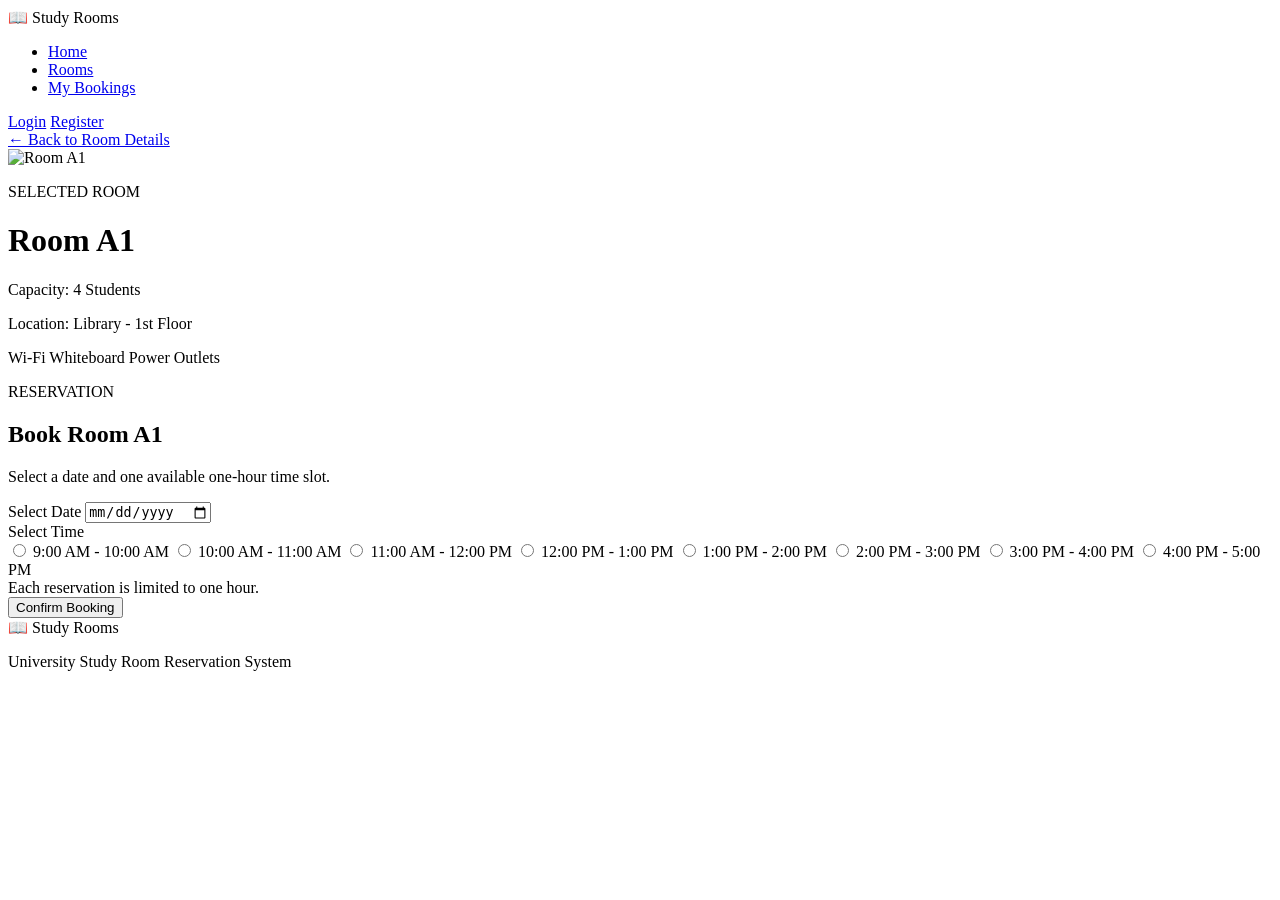
==== book-room.html @ 634ce246 "Add frontend HTML pages" ====
<!DOCTYPE html>
<html lang="en">

<head>
    <meta charset="UTF-8">
    <meta name="viewport" content="width=device-width, initial-scale=1.0">

    <title>Book Room - Study Rooms</title>

    <link rel="stylesheet" href="css/style.css">
</head>

<body>

    <!-- Navigation Bar -->
    <header>
        <nav class="navbar">

            <div class="logo">
                <span class="logo-icon">📖</span>
                <span>Study Rooms</span>
            </div>

            <ul class="nav-links">
                <li><a href="index.html">Home</a></li>
                <li><a href="rooms.html" class="active">Rooms</a></li>
                <li><a href="my-bookings.html">My Bookings</a></li>
            </ul>

            <div class="nav-buttons">
                <a href="login.html" class="login-btn">Login</a>
                <a href="register.html" class="register-btn">Register</a>
            </div>

        </nav>
    </header>


    <!-- Booking Page -->
    <main class="booking-page">

        <a href="room-details.html" class="back-link">
            ← Back to Room Details
        </a>


        <div class="booking-container">

            <!-- Room Summary -->
            <div class="booking-room-card">

                <img
                    src="images/room-a1.jpg"
                    alt="Room A1">

                <div class="booking-room-info">

                    <p class="small-title">
                        SELECTED ROOM
                    </p>

                    <h1>Room A1</h1>

                    <p>
                        Capacity: 4 Students
                    </p>

                    <p>
                        Location: Library - 1st Floor
                    </p>

                    <div class="booking-facilities">

                        <span>Wi-Fi</span>

                        <span>Whiteboard</span>

                        <span>Power Outlets</span>

                    </div>

                </div>

            </div>


            <!-- Booking Form -->
            <div class="booking-form-card">

                <p class="small-title">
                    RESERVATION
                </p>

                <h2>Book Room A1</h2>

                <p class="booking-description">
                    Select a date and one available
                    one-hour time slot.
                </p>


                <form>

                    <!-- Date -->
                    <div class="booking-form-group">

                        <label for="booking-date">
                            Select Date
                        </label>

                        <input
                            type="date"
                            id="booking-date"
                            name="booking-date"
                            required>

                    </div>


                    <!-- Time Slots -->
                    <div class="booking-form-group">

                        <label>
                            Select Time
                        </label>

                        <div class="time-slots">

                            <label class="time-slot">
                                <input
                                    type="radio"
                                    name="time"
                                    value="9-10">

                                <span>
                                    9:00 AM - 10:00 AM
                                </span>
                            </label>


                            <label class="time-slot">
                                <input
                                    type="radio"
                                    name="time"
                                    value="10-11">

                                <span>
                                    10:00 AM - 11:00 AM
                                </span>
                            </label>


                            <label class="time-slot">
                                <input
                                    type="radio"
                                    name="time"
                                    value="11-12">

                                <span>
                                    11:00 AM - 12:00 PM
                                </span>
                            </label>


                            <label class="time-slot">
                                <input
                                    type="radio"
                                    name="time"
                                    value="12-1">

                                <span>
                                    12:00 PM - 1:00 PM
                                </span>
                            </label>


                            <label class="time-slot">
                                <input
                                    type="radio"
                                    name="time"
                                    value="1-2">

                                <span>
                                    1:00 PM - 2:00 PM
                                </span>
                            </label>


                            <label class="time-slot">
                                <input
                                    type="radio"
                                    name="time"
                                    value="2-3">

                                <span>
                                    2:00 PM - 3:00 PM
                                </span>
                            </label>


                            <label class="time-slot">
                                <input
                                    type="radio"
                                    name="time"
                                    value="3-4">

                                <span>
                                    3:00 PM - 4:00 PM
                                </span>
                            </label>


                            <label class="time-slot">
                                <input
                                    type="radio"
                                    name="time"
                                    value="4-5">

                                <span>
                                    4:00 PM - 5:00 PM
                                </span>
                            </label>

                        </div>

                    </div>


                    <div class="booking-note">

                        Each reservation is limited to
                        one hour.

                    </div>


                    <button
                        type="submit"
                        class="confirm-booking-button">

                        Confirm Booking

                    </button>

                </form>

            </div>

        </div>

    </main>


    <!-- Footer -->
    <footer>

        <div class="footer-content">

            <div class="logo footer-logo">
                <span>📖</span>
                <span>Study Rooms</span>
            </div>

            <p>
                University Study Room Reservation System
            </p>

        </div>

    </footer>

</body>

</html>
---- css/style.css ----
/* Main stylesheet */
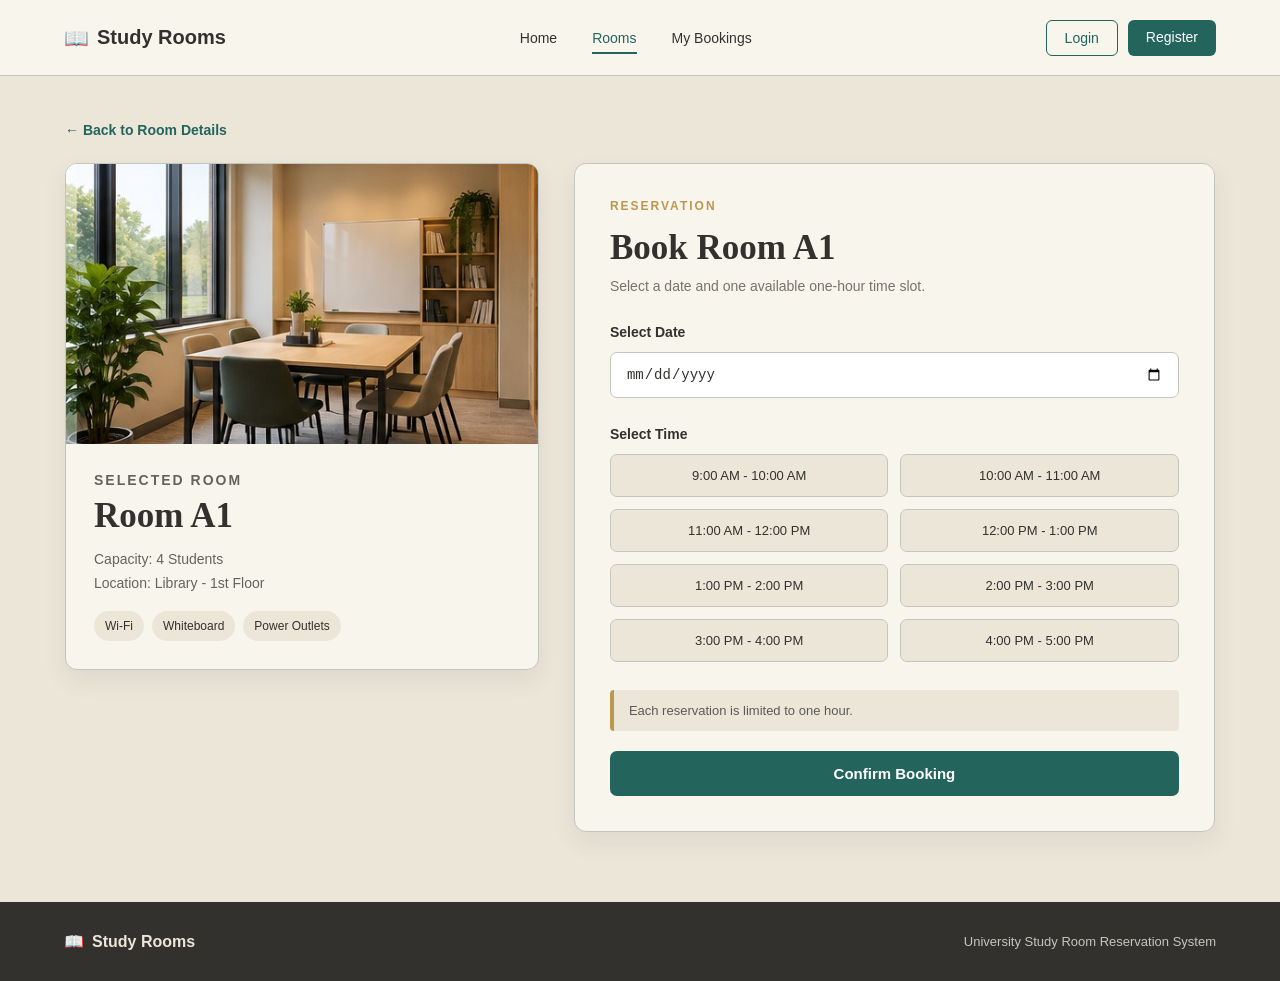
==== commit e67bc217: "Update book-room.html" ====
--- a/book-room.html
+++ b/book-room.html
@@ -11,6 +11,8 @@
 </head>
 
 <body>
+    <script src="js/booking.js"></script>
+
 
     <!-- Navigation Bar -->
     <header>
@@ -271,4 +273,4 @@
 
 </body>
 
-</html>+</html>
--- a/css/style.css
+++ b/css/style.css
@@ -1 +1,2414 @@
-/* Main stylesheet */
+/* ==============================
+   General
+============================== */
+
+* {
+    margin: 0;
+    padding: 0;
+    box-sizing: border-box;
+}
+
+
+body {
+    font-family: Arial, Helvetica, sans-serif;
+
+    background-color: #ECE6D9;
+
+    color: #33312E;
+}
+
+
+a {
+    text-decoration: none;
+    color: inherit;
+}
+
+
+
+/* ==============================
+   Navigation Bar
+============================== */
+
+header {
+    background-color: #F8F5ED;
+
+    border-bottom: 1px solid #C3C6BF;
+}
+
+
+.navbar {
+    width: 90%;
+    max-width: 1200px;
+
+    margin: auto;
+
+    min-height: 75px;
+
+    display: flex;
+    align-items: center;
+    justify-content: space-between;
+}
+
+
+
+/* Logo */
+
+.logo {
+    display: flex;
+    align-items: center;
+
+    gap: 8px;
+
+    font-size: 20px;
+    font-weight: bold;
+}
+
+
+.logo-icon {
+    color: #BC984E;
+}
+
+
+
+/* Navigation Links */
+
+.nav-links {
+    list-style: none;
+
+    display: flex;
+
+    gap: 35px;
+}
+
+
+.nav-links a {
+    color: #33312E;
+
+    font-size: 14px;
+
+    padding-bottom: 6px;
+}
+
+
+.nav-links a:hover,
+.nav-links .active {
+
+    color: #23645C;
+
+    border-bottom: 2px solid #23645C;
+}
+
+
+
+/* Navigation Buttons */
+
+.nav-buttons {
+    display: flex;
+
+    gap: 10px;
+}
+
+
+.login-btn,
+.register-btn {
+
+    padding: 9px 18px;
+
+    border-radius: 6px;
+
+    font-size: 14px;
+}
+
+
+.login-btn {
+
+    border: 1px solid #23645C;
+
+    color: #23645C;
+
+    background-color: transparent;
+}
+
+
+.login-btn:hover {
+
+    background-color: #23645C;
+
+    color: white;
+}
+
+
+.register-btn {
+
+    background-color: #23645C;
+
+    color: white;
+}
+
+
+.register-btn:hover {
+
+    background-color: #194C46;
+}
+
+
+
+/* ==============================
+   Hero Section
+============================== */
+
+.hero {
+
+    min-height: 500px;
+
+    display: flex;
+
+    align-items: center;
+
+
+    background-image:
+
+        linear-gradient(
+            90deg,
+            rgba(236, 230, 217, 0.98) 0%,
+            rgba(236, 230, 217, 0.92) 35%,
+            rgba(236, 230, 217, 0.50) 60%,
+            rgba(236, 230, 217, 0.10) 100%
+        ),
+
+        url("../images/study-room-hero.jpg");
+
+
+    background-size: cover;
+
+    background-position: center;
+
+    background-repeat: no-repeat;
+}
+
+
+.hero-content {
+
+    width: 90%;
+
+    max-width: 1200px;
+
+    margin: auto;
+}
+
+
+.small-title {
+
+    color: #BC984E;
+
+    font-size: 12px;
+
+    letter-spacing: 2px;
+
+    font-weight: bold;
+
+    margin-bottom: 15px;
+}
+
+
+.hero h1 {
+
+    font-family: Georgia, "Times New Roman", serif;
+
+    font-size: 55px;
+
+    line-height: 1.1;
+
+    margin-bottom: 20px;
+
+    color: #33312E;
+}
+
+
+.hero-description {
+
+    max-width: 470px;
+
+    line-height: 1.7;
+
+    color: #5C5A55;
+
+    margin-bottom: 30px;
+
+    font-size: 16px;
+}
+
+
+.book-btn {
+
+    display: inline-block;
+
+    background-color: #BC984E;
+
+    color: white;
+
+    padding: 13px 25px;
+
+    border-radius: 7px;
+
+    font-weight: bold;
+
+    transition: 0.3s;
+}
+
+
+.book-btn:hover {
+
+    background-color: #A9843E;
+}
+
+
+
+/* ==============================
+   Features
+============================== */
+
+.features {
+
+    width: 90%;
+
+    max-width: 1200px;
+
+    margin: auto;
+
+    background-color: #F8F5ED;
+
+
+    display: grid;
+
+    grid-template-columns: repeat(3, 1fr);
+
+
+    border: 1px solid #C3C6BF;
+
+    border-top: none;
+}
+
+
+.feature {
+
+    display: flex;
+
+    align-items: center;
+
+    gap: 15px;
+
+    padding: 30px;
+
+    border-right: 1px solid #C3C6BF;
+}
+
+
+.feature:last-child {
+
+    border-right: none;
+}
+
+
+.feature-icon {
+
+    width: 45px;
+
+    height: 45px;
+
+    min-width: 45px;
+
+
+    border-radius: 50%;
+
+
+    background-color: #E1E7DE;
+
+
+    display: flex;
+
+    align-items: center;
+
+    justify-content: center;
+
+
+    font-size: 20px;
+}
+
+
+.feature h3 {
+
+    font-size: 15px;
+
+    margin-bottom: 5px;
+}
+
+
+.feature p {
+
+    font-size: 12px;
+
+    color: #77736C;
+}
+
+
+
+/* ==============================
+   Popular Rooms Section
+============================== */
+
+.rooms-section {
+
+    width: 90%;
+
+    max-width: 1200px;
+
+    margin: auto;
+
+    padding: 65px 0;
+}
+
+
+
+/* Section Heading */
+
+.section-title {
+
+    display: flex;
+
+    align-items: flex-end;
+
+    justify-content: space-between;
+
+    margin-bottom: 30px;
+}
+
+
+.section-title h2 {
+
+    font-family: Georgia, "Times New Roman", serif;
+
+    font-size: 32px;
+
+    color: #33312E;
+}
+
+
+.view-all {
+
+    color: #23645C;
+
+    font-weight: bold;
+
+    font-size: 14px;
+}
+
+
+.view-all:hover {
+
+    text-decoration: underline;
+}
+
+
+
+/* ==============================
+   Room Cards
+============================== */
+
+.room-container {
+
+    display: grid;
+
+    grid-template-columns: repeat(3, 1fr);
+
+    gap: 25px;
+}
+
+
+.room-card {
+
+    background-color: #F8F5ED;
+
+    border: 1px solid #C3C6BF;
+
+    border-radius: 10px;
+
+    overflow: hidden;
+
+    transition: 0.3s;
+}
+
+
+.room-card:hover {
+
+    transform: translateY(-5px);
+
+    box-shadow:
+
+        0 10px 25px
+
+        rgba(51, 49, 46, 0.12);
+}
+
+
+
+/* Room Images */
+
+.room-photo {
+
+    width: 100%;
+
+    height: 210px;
+
+    object-fit: cover;
+
+    display: block;
+}
+
+
+
+/* Room Information */
+
+.room-info {
+
+    padding: 20px;
+}
+
+
+.room-info h3 {
+
+    font-size: 18px;
+
+    margin-bottom: 8px;
+}
+
+
+.room-info p {
+
+    color: #77736C;
+
+    font-size: 14px;
+
+    margin-bottom: 8px;
+}
+
+
+.available {
+
+    display: block;
+
+    color: #23645C;
+
+    font-size: 13px;
+
+    font-weight: bold;
+
+    margin-bottom: 18px;
+}
+
+
+
+/* View Details Button */
+
+.details-btn {
+
+    display: block;
+
+    width: 100%;
+
+
+    text-align: center;
+
+
+    padding: 10px;
+
+
+    border-radius: 5px;
+
+
+    background-color: #E3E2DB;
+
+
+    color: #33312E;
+
+
+    font-size: 14px;
+
+    font-weight: bold;
+
+
+    transition: 0.3s;
+}
+
+
+.details-btn:hover {
+
+    background-color: #879681;
+
+    color: white;
+}
+
+
+
+/* ==============================
+   Quote Section
+============================== */
+
+.quote-section {
+
+    background-color: #879681;
+
+    color: white;
+
+
+    padding: 40px 20px;
+
+
+    text-align: center;
+
+
+    font-family: Georgia, "Times New Roman", serif;
+
+    font-size: 22px;
+}
+
+
+
+/* ==============================
+   Footer
+============================== */
+
+footer {
+
+    background-color: #33312E;
+
+    color: #ECE6D9;
+
+    padding: 30px 0;
+}
+
+
+.footer-content {
+
+    width: 90%;
+
+    max-width: 1200px;
+
+    margin: auto;
+
+
+    display: flex;
+
+    align-items: center;
+
+    justify-content: space-between;
+}
+
+
+.footer-logo {
+
+    font-size: 16px;
+}
+
+
+.footer-content p {
+
+    font-size: 13px;
+
+    color: #C3C6BF;
+}
+
+
+
+/* ==============================
+   Responsive Design
+============================== */
+
+@media (max-width: 800px) {
+
+
+    .navbar {
+
+        padding: 20px 0;
+
+        flex-direction: column;
+
+        gap: 20px;
+    }
+
+
+    .nav-links {
+
+        gap: 15px;
+    }
+
+
+    .hero {
+
+        min-height: 450px;
+
+        background-position: center;
+    }
+
+
+    .hero h1 {
+
+        font-size: 40px;
+    }
+
+
+    .features {
+
+        grid-template-columns: 1fr;
+    }
+
+
+    .feature {
+
+        border-right: none;
+
+        border-bottom: 1px solid #C3C6BF;
+    }
+
+
+    .feature:last-child {
+
+        border-bottom: none;
+    }
+
+
+    .room-container {
+
+        grid-template-columns: 1fr;
+    }
+
+
+    .section-title {
+
+        align-items: flex-start;
+
+        gap: 20px;
+    }
+
+
+    .footer-content {
+
+        flex-direction: column;
+
+        gap: 15px;
+
+        text-align: center;
+    }
+
+}
+/* ------------------------------
+   Login Page
+------------------------------ */
+
+.login-page {
+    min-height: calc(100vh - 75px);
+
+    display: flex;
+    align-items: center;
+    justify-content: center;
+
+    padding: 60px 20px;
+
+    background-color: #ECE6D9;
+}
+
+
+.login-container {
+    width: 90%;
+    max-width: 1000px;
+
+    min-height: 570px;
+
+    display: grid;
+
+    grid-template-columns: 1fr 0.85fr;
+
+    background-color: #F8F5ED;
+
+    border-radius: 15px;
+
+    overflow: hidden;
+
+    box-shadow: 0 15px 40px
+        rgba(51, 49, 46, 0.12);
+}
+
+
+/* Login Form Side */
+
+.login-form-area {
+    display: flex;
+
+    align-items: center;
+    justify-content: center;
+
+    padding: 50px;
+}
+
+
+.login-box {
+    width: 100%;
+    max-width: 390px;
+}
+
+
+.login-box h1 {
+    font-family: Georgia, serif;
+
+    font-size: 42px;
+
+    margin-bottom: 10px;
+
+    color: #33312E;
+}
+
+
+.login-subtitle {
+    color: #77736C;
+
+    margin-bottom: 35px;
+
+    font-size: 14px;
+}
+
+
+/* Form */
+
+.form-group {
+    margin-bottom: 20px;
+}
+
+
+.form-group label {
+    display: block;
+
+    margin-bottom: 8px;
+
+    font-size: 14px;
+
+    font-weight: bold;
+
+    color: #33312E;
+}
+
+
+.form-group input {
+    width: 100%;
+
+    padding: 14px 15px;
+
+    border: 1px solid #C3C6BF;
+
+    border-radius: 7px;
+
+    background-color: #FFFFFF;
+
+    color: #33312E;
+
+    font-size: 14px;
+
+    outline: none;
+}
+
+
+.form-group input:focus {
+    border-color: #23645C;
+
+    box-shadow: 0 0 0 3px
+        rgba(35, 100, 92, 0.10);
+}
+
+
+/* Remember + Forgot */
+
+.login-options {
+    display: flex;
+
+    align-items: center;
+    justify-content: space-between;
+
+    margin-bottom: 25px;
+
+    font-size: 13px;
+}
+
+
+.remember {
+    display: flex;
+
+    align-items: center;
+
+    gap: 7px;
+
+    color: #5C5A55;
+}
+
+
+.remember input {
+    accent-color: #23645C;
+}
+
+
+.forgot-password {
+    color: #23645C;
+
+    font-weight: bold;
+}
+
+
+/* Login Button */
+
+.login-submit {
+    width: 100%;
+
+    padding: 14px;
+
+    border: none;
+
+    border-radius: 7px;
+
+    background-color: #23645C;
+
+    color: white;
+
+    font-size: 15px;
+
+    font-weight: bold;
+
+    cursor: pointer;
+}
+
+
+.login-submit:hover {
+    background-color: #194C46;
+}
+
+
+/* Register Link */
+
+.register-link {
+    margin-top: 25px;
+
+    text-align: center;
+
+    color: #77736C;
+
+    font-size: 13px;
+}
+
+
+.register-link a {
+    color: #23645C;
+
+    font-weight: bold;
+}
+
+
+/* Image Side */
+
+.login-image {
+    min-height: 570px;
+
+    position: relative;
+
+    background:
+        linear-gradient(
+            rgba(35, 100, 92, 0.15),
+            rgba(35, 100, 92, 0.15)
+        ),
+        url("../images/study-room-hero.jpg");
+
+    background-size: cover;
+
+    background-position: center;
+
+    display: flex;
+
+    align-items: flex-end;
+
+    padding: 45px;
+}
+
+
+.image-text {
+    color: white;
+}
+
+
+.image-text p {
+    font-size: 12px;
+
+    letter-spacing: 3px;
+
+    margin-bottom: 10px;
+}
+
+
+.image-text h2 {
+    font-family: Georgia, serif;
+
+    font-size: 45px;
+
+    line-height: 1.05;
+}
+
+
+/* Active Login Button */
+
+.active-button {
+    background-color: #ECE6D9;
+}
+
+
+/* Responsive Login */
+
+@media (max-width: 800px) {
+
+    .login-container {
+        grid-template-columns: 1fr;
+    }
+
+    .login-image {
+        display: none;
+    }
+
+    .login-form-area {
+        padding: 40px 25px;
+    }
+
+}
+/* ------------------------------
+   Register Page
+------------------------------ */
+
+.register-page {
+    min-height: calc(100vh - 75px);
+
+    display: flex;
+    align-items: center;
+    justify-content: center;
+
+    padding: 60px 20px;
+
+    background-color: #ECE6D9;
+}
+
+
+.register-container {
+    width: 90%;
+    max-width: 1000px;
+
+    min-height: 650px;
+
+    display: grid;
+
+    grid-template-columns: 1fr 0.85fr;
+
+    background-color: #F8F5ED;
+
+    border-radius: 15px;
+
+    overflow: hidden;
+
+    box-shadow: 0 15px 40px
+        rgba(51, 49, 46, 0.12);
+}
+
+
+/* Register Form Side */
+
+.register-form-area {
+    display: flex;
+
+    align-items: center;
+    justify-content: center;
+
+    padding: 50px;
+}
+
+
+.register-box {
+    width: 100%;
+    max-width: 390px;
+}
+
+
+.register-box h1 {
+    font-family: Georgia, serif;
+
+    font-size: 38px;
+
+    margin-bottom: 10px;
+
+    color: #33312E;
+}
+
+
+.register-subtitle {
+    color: #77736C;
+
+    margin-bottom: 30px;
+
+    font-size: 14px;
+}
+
+
+/* Register Button */
+
+.register-submit {
+    width: 100%;
+
+    padding: 14px;
+
+    border: none;
+
+    border-radius: 7px;
+
+    background-color: #23645C;
+
+    color: white;
+
+    font-size: 15px;
+
+    font-weight: bold;
+
+    cursor: pointer;
+}
+
+
+.register-submit:hover {
+    background-color: #194C46;
+}
+
+
+/* Login Link */
+
+.login-link {
+    margin-top: 25px;
+
+    text-align: center;
+
+    color: #77736C;
+
+    font-size: 13px;
+}
+
+
+.login-link a {
+    color: #23645C;
+
+    font-weight: bold;
+}
+
+
+/* Image Side */
+
+.register-image {
+    min-height: 650px;
+
+    position: relative;
+
+    background:
+        linear-gradient(
+            rgba(35, 100, 92, 0.12),
+            rgba(35, 100, 92, 0.12)
+        ),
+        url("../images/room-a1.jpg");
+
+    background-size: cover;
+
+    background-position: center;
+
+    display: flex;
+
+    align-items: flex-end;
+
+    padding: 45px;
+}
+
+
+/* Responsive Register */
+
+@media (max-width: 800px) {
+
+    .register-container {
+        grid-template-columns: 1fr;
+    }
+
+    .register-image {
+        display: none;
+    }
+
+    .register-form-area {
+        padding: 40px 25px;
+    }
+
+}
+/* ------------------------------
+   Rooms Page
+------------------------------ */
+
+.rooms-page {
+    width: 90%;
+    max-width: 1200px;
+
+    margin: auto;
+
+    padding: 55px 0 70px;
+}
+
+
+/* Page Heading */
+
+.rooms-header {
+    margin-bottom: 35px;
+}
+
+.rooms-header h1 {
+    font-family: Georgia, serif;
+
+    font-size: 45px;
+
+    margin-bottom: 10px;
+
+    color: #33312E;
+}
+
+.rooms-header p:last-child {
+    color: #77736C;
+
+    max-width: 550px;
+
+    line-height: 1.6;
+}
+
+
+/* Search and Filter */
+
+.rooms-filter {
+    display: grid;
+
+    grid-template-columns: 1fr 220px 120px;
+
+    gap: 15px;
+
+    margin-bottom: 40px;
+
+    padding: 18px;
+
+    background-color: #F8F5ED;
+
+    border: 1px solid #C3C6BF;
+
+    border-radius: 10px;
+}
+
+
+.room-search,
+.room-select {
+    width: 100%;
+
+    padding: 13px 15px;
+
+    border: 1px solid #C3C6BF;
+
+    border-radius: 6px;
+
+    background-color: white;
+
+    color: #33312E;
+
+    font-size: 14px;
+
+    outline: none;
+}
+
+
+.room-search:focus,
+.room-select:focus {
+    border-color: #23645C;
+
+    box-shadow: 0 0 0 3px
+        rgba(35, 100, 92, 0.10);
+}
+
+
+.search-btn {
+    border: none;
+
+    border-radius: 6px;
+
+    background-color: #23645C;
+
+    color: white;
+
+    font-weight: bold;
+
+    cursor: pointer;
+}
+
+
+.search-btn:hover {
+    background-color: #194C46;
+}
+
+
+/* Rooms Grid */
+
+.all-rooms-grid {
+    display: grid;
+
+    grid-template-columns: repeat(3, 1fr);
+
+    gap: 25px;
+}
+
+
+/* Room Card */
+
+.room-list-card {
+    background-color: #F8F5ED;
+
+    border: 1px solid #C3C6BF;
+
+    border-radius: 10px;
+
+    overflow: hidden;
+
+    transition: 0.3s;
+}
+
+
+.room-list-card:hover {
+    transform: translateY(-5px);
+
+    box-shadow: 0 10px 25px
+        rgba(51, 49, 46, 0.12);
+}
+
+
+.room-list-card img {
+    width: 100%;
+
+    height: 210px;
+
+    object-fit: cover;
+
+    display: block;
+}
+
+
+/* Card Information */
+
+.room-list-info {
+    padding: 20px;
+}
+
+
+.room-list-info h3 {
+    font-family: Georgia, serif;
+
+    font-size: 21px;
+
+    margin-bottom: 8px;
+}
+
+
+.room-list-info p {
+    color: #77736C;
+
+    font-size: 14px;
+
+    margin-bottom: 7px;
+}
+
+
+/* View Details Button */
+
+.room-details-button {
+    display: block;
+
+    width: 100%;
+
+    margin-top: 18px;
+
+    padding: 11px;
+
+    text-align: center;
+
+    border-radius: 6px;
+
+    background-color: #E3E2DB;
+
+    color: #33312E;
+
+    font-size: 14px;
+
+    font-weight: bold;
+
+    transition: 0.2s;
+}
+
+
+.room-details-button:hover {
+    background-color: #879681;
+
+    color: white;
+}
+
+
+/* Responsive Rooms Page */
+
+@media (max-width: 900px) {
+
+    .all-rooms-grid {
+        grid-template-columns: repeat(2, 1fr);
+    }
+
+}
+
+
+@media (max-width: 650px) {
+
+    .rooms-filter {
+        grid-template-columns: 1fr;
+    }
+
+    .search-btn {
+        padding: 13px;
+    }
+
+    .all-rooms-grid {
+        grid-template-columns: 1fr;
+    }
+
+}
+/* ------------------------------
+   Room Details Page
+------------------------------ */
+
+.room-details-page {
+    width: 90%;
+    max-width: 1200px;
+
+    margin: auto;
+
+    padding: 45px 0 70px;
+}
+
+
+/* Back Link */
+
+.back-link {
+    display: inline-block;
+
+    margin-bottom: 25px;
+
+    color: #23645C;
+
+    font-weight: bold;
+
+    font-size: 14px;
+}
+
+
+/* Main Container */
+
+.room-details-container {
+    display: grid;
+
+    grid-template-columns: 1.1fr 0.9fr;
+
+    gap: 45px;
+
+    align-items: start;
+}
+
+
+/* Image */
+
+.room-details-image {
+    border-radius: 12px;
+
+    overflow: hidden;
+
+    box-shadow: 0 12px 30px
+        rgba(51, 49, 46, 0.10);
+}
+
+
+.room-details-image img {
+    width: 100%;
+
+    height: 500px;
+
+    object-fit: cover;
+
+    display: block;
+}
+
+
+/* Content */
+
+.room-details-content {
+    background-color: #F8F5ED;
+
+    border: 1px solid #C3C6BF;
+
+    border-radius: 12px;
+
+    padding: 35px;
+}
+
+
+.room-title-row {
+    display: flex;
+
+    align-items: flex-start;
+    justify-content: space-between;
+
+    gap: 20px;
+
+    margin-bottom: 30px;
+}
+
+
+.room-title-row h1 {
+    font-family: Georgia, serif;
+
+    font-size: 42px;
+
+    color: #33312E;
+}
+
+
+/* Status */
+
+.room-status {
+    background-color: #E1E7DE;
+
+    color: #23645C;
+
+    padding: 8px 14px;
+
+    border-radius: 20px;
+
+    font-size: 13px;
+
+    font-weight: bold;
+}
+
+
+/* Meta Information */
+
+.room-meta {
+    display: grid;
+
+    grid-template-columns: 1fr 1fr;
+
+    gap: 15px;
+
+    margin-bottom: 30px;
+}
+
+
+.meta-box {
+    background-color: #ECE6D9;
+
+    padding: 18px;
+
+    border-radius: 8px;
+}
+
+
+.meta-label {
+    display: block;
+
+    color: #77736C;
+
+    font-size: 12px;
+
+    margin-bottom: 5px;
+}
+
+
+/* Sections */
+
+.details-section {
+    margin-bottom: 28px;
+}
+
+
+.details-section h2 {
+    font-family: Georgia, serif;
+
+    font-size: 20px;
+
+    margin-bottom: 14px;
+
+    color: #33312E;
+}
+
+
+.details-section p {
+    color: #66635E;
+
+    line-height: 1.7;
+
+    font-size: 14px;
+}
+
+
+/* Facilities */
+
+.facilities-list {
+    display: flex;
+
+    flex-wrap: wrap;
+
+    gap: 10px;
+}
+
+
+.facilities-list span {
+    background-color: #ECE6D9;
+
+    color: #33312E;
+
+    padding: 9px 13px;
+
+    border-radius: 20px;
+
+    font-size: 13px;
+}
+
+
+/* Book Button */
+
+.book-room-button {
+    display: block;
+
+    width: 100%;
+
+    padding: 14px;
+
+    text-align: center;
+
+    background-color: #23645C;
+
+    color: white;
+
+    border-radius: 7px;
+
+    font-weight: bold;
+
+    margin-top: 10px;
+}
+
+
+.book-room-button:hover {
+    background-color: #194C46;
+}
+
+
+/* Responsive */
+
+@media (max-width: 850px) {
+
+    .room-details-container {
+        grid-template-columns: 1fr;
+    }
+
+    .room-details-image img {
+        height: 380px;
+    }
+
+}
+
+
+@media (max-width: 550px) {
+
+    .room-title-row {
+        flex-direction: column;
+    }
+
+    .room-meta {
+        grid-template-columns: 1fr;
+    }
+
+}
+/* ------------------------------
+   Booking Page
+------------------------------ */
+
+.booking-page {
+    width: 90%;
+    max-width: 1150px;
+
+    margin: auto;
+
+    padding: 45px 0 70px;
+}
+
+
+.booking-container {
+    display: grid;
+
+    grid-template-columns: 0.85fr 1.15fr;
+
+    gap: 35px;
+
+    align-items: start;
+}
+
+
+/* Room Summary */
+
+.booking-room-card {
+    background-color: #F8F5ED;
+
+    border: 1px solid #C3C6BF;
+
+    border-radius: 12px;
+
+    overflow: hidden;
+
+    box-shadow: 0 10px 25px
+        rgba(51, 49, 46, 0.08);
+}
+
+
+.booking-room-card img {
+    width: 100%;
+
+    height: 280px;
+
+    object-fit: cover;
+
+    display: block;
+}
+
+
+.booking-room-info {
+    padding: 28px;
+}
+
+
+.booking-room-info h1 {
+    font-family: Georgia, serif;
+
+    font-size: 35px;
+
+    margin-bottom: 15px;
+}
+
+
+.booking-room-info p {
+    color: #66635E;
+
+    margin-bottom: 8px;
+
+    font-size: 14px;
+}
+
+
+/* Facilities */
+
+.booking-facilities {
+    display: flex;
+
+    flex-wrap: wrap;
+
+    gap: 8px;
+
+    margin-top: 20px;
+}
+
+
+.booking-facilities span {
+    background-color: #ECE6D9;
+
+    padding: 8px 11px;
+
+    border-radius: 20px;
+
+    font-size: 12px;
+}
+
+
+/* Booking Form */
+
+.booking-form-card {
+    background-color: #F8F5ED;
+
+    border: 1px solid #C3C6BF;
+
+    border-radius: 12px;
+
+    padding: 35px;
+
+    box-shadow: 0 10px 25px
+        rgba(51, 49, 46, 0.08);
+}
+
+
+.booking-form-card h2 {
+    font-family: Georgia, serif;
+
+    font-size: 35px;
+
+    margin-bottom: 10px;
+}
+
+
+.booking-description {
+    color: #77736C;
+
+    margin-bottom: 30px;
+
+    font-size: 14px;
+}
+
+
+/* Form Group */
+
+.booking-form-group {
+    margin-bottom: 28px;
+}
+
+
+.booking-form-group > label {
+    display: block;
+
+    margin-bottom: 12px;
+
+    font-weight: bold;
+
+    font-size: 14px;
+}
+
+
+.booking-form-group input[type="date"] {
+    width: 100%;
+
+    padding: 13px 15px;
+
+    border: 1px solid #C3C6BF;
+
+    border-radius: 7px;
+
+    background-color: white;
+
+    color: #33312E;
+
+    font-size: 14px;
+}
+
+
+/* Time Slots */
+
+.time-slots {
+    display: grid;
+
+    grid-template-columns: repeat(2, 1fr);
+
+    gap: 12px;
+}
+
+
+.time-slot {
+    cursor: pointer;
+}
+
+
+.time-slot input {
+    display: none;
+}
+
+
+.time-slot span {
+    display: block;
+
+    padding: 13px 10px;
+
+    text-align: center;
+
+    background-color: #ECE6D9;
+
+    border: 1px solid #C3C6BF;
+
+    border-radius: 7px;
+
+    font-size: 13px;
+
+    transition: 0.2s;
+}
+
+
+.time-slot span:hover {
+    border-color: #23645C;
+
+    background-color: #E1E7DE;
+}
+
+
+.time-slot input:checked + span {
+    background-color: #23645C;
+
+    border-color: #23645C;
+
+    color: white;
+}
+
+
+/* Booking Note */
+
+.booking-note {
+    padding: 13px 15px;
+
+    margin-bottom: 20px;
+
+    background-color: #ECE6D9;
+
+    border-left: 4px solid #BC984E;
+
+    color: #5C5A55;
+
+    font-size: 13px;
+
+    border-radius: 4px;
+}
+
+
+/* Confirm Button */
+
+.confirm-booking-button {
+    width: 100%;
+
+    border: none;
+
+    padding: 14px;
+
+    background-color: #23645C;
+
+    color: white;
+
+    border-radius: 7px;
+
+    font-size: 15px;
+
+    font-weight: bold;
+
+    cursor: pointer;
+}
+
+
+.confirm-booking-button:hover {
+    background-color: #194C46;
+}
+
+
+/* Responsive Booking */
+
+@media (max-width: 850px) {
+
+    .booking-container {
+        grid-template-columns: 1fr;
+    }
+
+}
+
+
+@media (max-width: 550px) {
+
+    .time-slots {
+        grid-template-columns: 1fr;
+    }
+
+}
+/* ------------------------------
+   My Bookings Page
+------------------------------ */
+
+.my-bookings-page {
+    width: 90%;
+    max-width: 1100px;
+
+    margin: auto;
+
+    padding: 55px 0 70px;
+}
+
+
+.my-bookings-header {
+    margin-bottom: 35px;
+}
+
+
+.my-bookings-header h1 {
+    font-family: Georgia, serif;
+
+    font-size: 45px;
+
+    margin-bottom: 10px;
+
+    color: #33312E;
+}
+
+
+.my-bookings-header p:last-child {
+    color: #77736C;
+
+    font-size: 14px;
+}
+
+
+/* Booking Card */
+
+.booking-item {
+    display: grid;
+
+    grid-template-columns: 230px 1fr;
+
+    gap: 25px;
+
+    margin-bottom: 25px;
+
+    padding: 18px;
+
+    background-color: #F8F5ED;
+
+    border: 1px solid #C3C6BF;
+
+    border-radius: 12px;
+
+    box-shadow: 0 8px 20px
+        rgba(51, 49, 46, 0.07);
+}
+
+
+.booking-item img {
+    width: 100%;
+
+    height: 180px;
+
+    object-fit: cover;
+
+    border-radius: 8px;
+}
+
+
+/* Booking Information */
+
+.booking-item-info {
+    display: flex;
+
+    flex-direction: column;
+
+    justify-content: space-between;
+}
+
+
+.booking-item-top {
+    display: flex;
+
+    justify-content: space-between;
+
+    align-items: flex-start;
+
+    gap: 20px;
+}
+
+
+.booking-item-top h2 {
+    font-family: Georgia, serif;
+
+    font-size: 25px;
+
+    margin-bottom: 5px;
+}
+
+
+.booking-item-top p {
+    color: #77736C;
+
+    font-size: 13px;
+}
+
+
+.booking-status {
+    background-color: #E1E7DE;
+
+    color: #23645C;
+
+    padding: 7px 12px;
+
+    border-radius: 20px;
+
+    font-size: 12px;
+
+    font-weight: bold;
+}
+
+
+/* Booking Details */
+
+.booking-details-row {
+    display: grid;
+
+    grid-template-columns: repeat(3, 1fr);
+
+    gap: 15px;
+
+    margin: 20px 0;
+}
+
+
+.booking-details-row div {
+    padding: 12px;
+
+    background-color: #ECE6D9;
+
+    border-radius: 7px;
+}
+
+
+.booking-details-row span {
+    display: block;
+
+    margin-bottom: 4px;
+
+    color: #77736C;
+
+    font-size: 11px;
+}
+
+
+.booking-details-row strong {
+    font-size: 13px;
+
+    color: #33312E;
+}
+
+
+/* Buttons */
+
+.booking-actions {
+    display: flex;
+
+    justify-content: flex-end;
+
+    gap: 10px;
+}
+
+
+.edit-booking-btn,
+.cancel-booking-btn {
+    padding: 9px 18px;
+
+    border-radius: 6px;
+
+    font-size: 13px;
+
+    font-weight: bold;
+
+    cursor: pointer;
+}
+
+
+.edit-booking-btn {
+    border: 1px solid #23645C;
+
+    color: #23645C;
+
+    background-color: transparent;
+}
+
+
+.edit-booking-btn:hover {
+    background-color: #E1E7DE;
+}
+
+
+.cancel-booking-btn {
+    border: 1px solid #B45C55;
+
+    color: #B45C55;
+
+    background-color: transparent;
+}
+
+
+.cancel-booking-btn:hover {
+    background-color: #F5E6E4;
+}
+
+
+/* Responsive */
+
+@media (max-width: 750px) {
+
+    .booking-item {
+        grid-template-columns: 1fr;
+    }
+
+    .booking-item img {
+        height: 230px;
+    }
+
+    .booking-details-row {
+        grid-template-columns: 1fr;
+    }
+
+}
+/* ------------------------------
+   Edit Booking Page
+------------------------------ */
+
+.edit-booking-page {
+    width: 90%;
+    max-width: 1150px;
+
+    margin: auto;
+
+    padding: 45px 0 70px;
+}
+
+
+.edit-booking-container {
+    display: grid;
+
+    grid-template-columns: 0.85fr 1.15fr;
+
+    gap: 35px;
+
+    align-items: start;
+}
+
+
+/* Current Booking */
+
+.edit-summary-card {
+    background-color: #F8F5ED;
+
+    border: 1px solid #C3C6BF;
+
+    border-radius: 12px;
+
+    overflow: hidden;
+
+    box-shadow: 0 10px 25px
+        rgba(51, 49, 46, 0.08);
+}
+
+
+.edit-summary-card img {
+    width: 100%;
+
+    height: 280px;
+
+    object-fit: cover;
+
+    display: block;
+}
+
+
+.edit-summary-info {
+    padding: 28px;
+}
+
+
+.edit-summary-info h1 {
+    font-family: Georgia, serif;
+
+    font-size: 35px;
+
+    margin-bottom: 8px;
+}
+
+
+.edit-summary-info > p:not(.small-title) {
+    color: #77736C;
+
+    font-size: 14px;
+
+    margin-bottom: 20px;
+}
+
+
+.current-booking-info {
+    display: grid;
+
+    grid-template-columns: 1fr 1fr;
+
+    gap: 12px;
+}
+
+
+.current-booking-info div {
+    background-color: #ECE6D9;
+
+    padding: 15px;
+
+    border-radius: 7px;
+}
+
+
+.current-booking-info span {
+    display: block;
+
+    color: #77736C;
+
+    font-size: 11px;
+
+    margin-bottom: 5px;
+}
+
+
+.current-booking-info strong {
+    color: #33312E;
+
+    font-size: 13px;
+}
+
+
+/* Edit Form */
+
+.edit-form-card {
+    background-color: #F8F5ED;
+
+    border: 1px solid #C3C6BF;
+
+    border-radius: 12px;
+
+    padding: 35px;
+
+    box-shadow: 0 10px 25px
+        rgba(51, 49, 46, 0.08);
+}
+
+
+.edit-form-card h2 {
+    font-family: Georgia, serif;
+
+    font-size: 35px;
+
+    margin-bottom: 10px;
+}
+
+
+.edit-description {
+    color: #77736C;
+
+    margin-bottom: 30px;
+
+    font-size: 14px;
+}
+
+
+/* Note */
+
+.edit-note {
+    padding: 13px 15px;
+
+    margin-bottom: 22px;
+
+    background-color: #ECE6D9;
+
+    border-left: 4px solid #BC984E;
+
+    color: #5C5A55;
+
+    font-size: 13px;
+
+    border-radius: 4px;
+}
+
+
+/* Buttons */
+
+.edit-buttons {
+    display: flex;
+
+    justify-content: flex-end;
+
+    gap: 12px;
+}
+
+
+.cancel-edit-button,
+.save-changes-button {
+    padding: 12px 20px;
+
+    border-radius: 7px;
+
+    font-size: 14px;
+
+    font-weight: bold;
+
+    cursor: pointer;
+}
+
+
+.cancel-edit-button {
+    border: 1px solid #C3C6BF;
+
+    background-color: transparent;
+
+    color: #33312E;
+}
+
+
+.cancel-edit-button:hover {
+    background-color: #ECE6D9;
+}
+
+
+.save-changes-button {
+    border: none;
+
+    background-color: #23645C;
+
+    color: white;
+}
+
+
+.save-changes-button:hover {
+    background-color: #194C46;
+}
+
+
+/* Responsive */
+
+@media (max-width: 850px) {
+
+    .edit-booking-container {
+        grid-template-columns: 1fr;
+    }
+
+}
+
+
+@media (max-width: 550px) {
+
+    .current-booking-info {
+        grid-template-columns: 1fr;
+    }
+
+    .edit-buttons {
+        flex-direction: column;
+    }
+
+    .cancel-edit-button,
+    .save-changes-button {
+        width: 100%;
+
+        text-align: center;
+    }
+
+}
